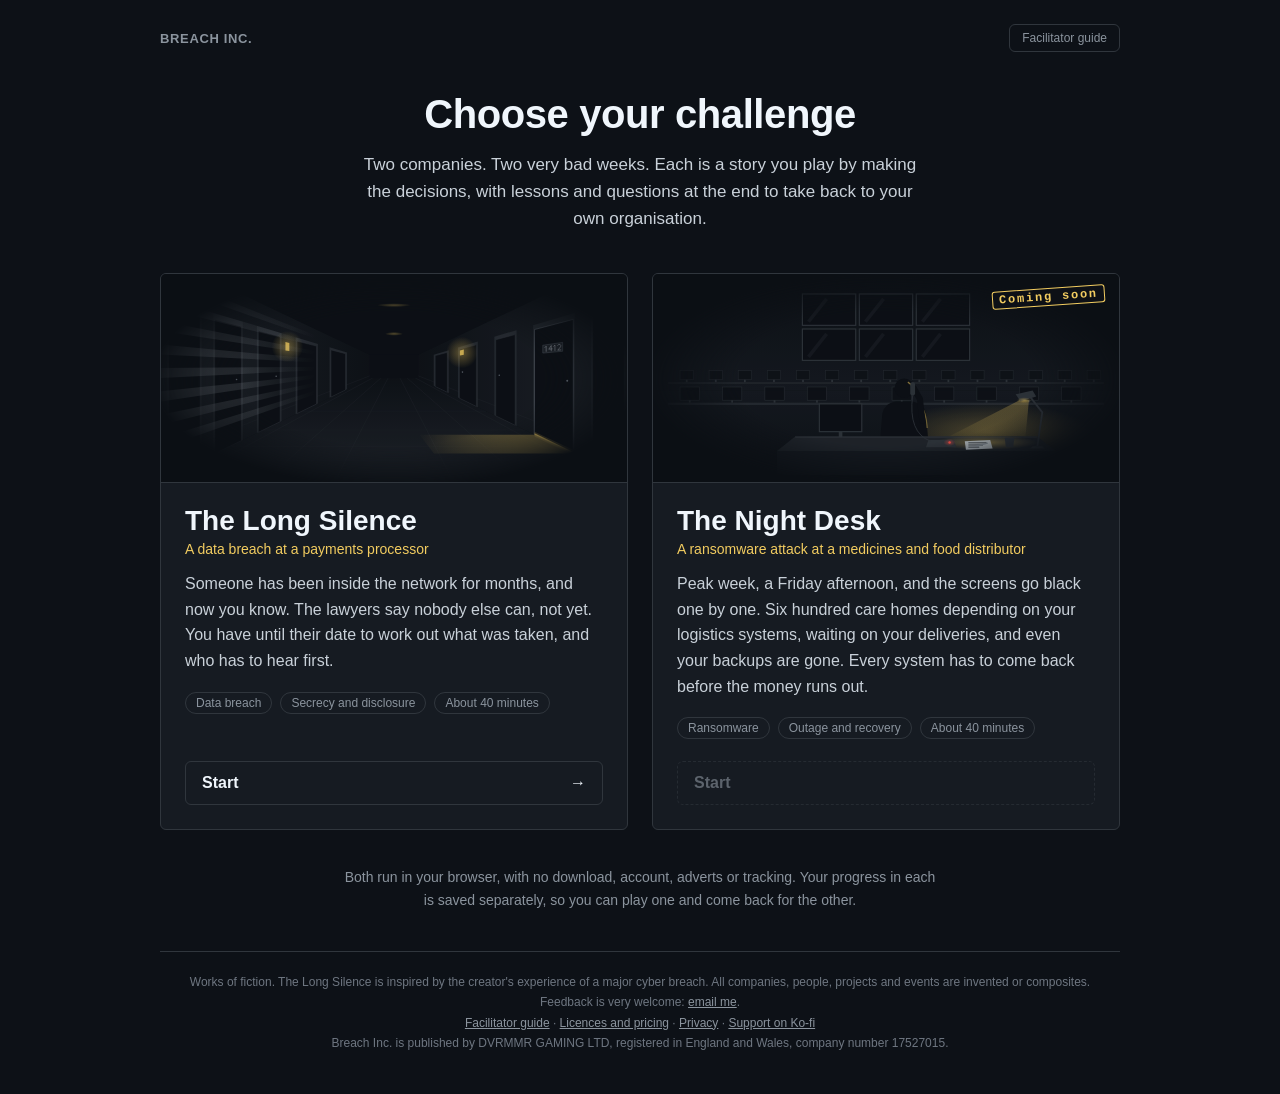
==== index.html @ 4dcd8f5e "Reword The Night Desk's card on the home page Co-Authored-By: Claude Opus 5.5 <noreply@anthropic.com" ====
<!DOCTYPE html>
<html lang="en">
<head>
  <meta charset="utf-8">
  <meta name="viewport" content="width=device-width, initial-scale=1">
  <title>Breach Inc. | Cyber incident simulations for leaders</title>
  <meta name="description" content="Interactive cyber incident simulations for security, tech and business leaders. Make the calls through a major breach response, then take the lessons back to your own team. Written by someone who&#39;s been there.">
  <!-- Link previews (LinkedIn, Teams, Slack, WhatsApp, X) -->
  <meta property="og:type" content="website">
  <meta property="og:site_name" content="Breach Inc.">
  <meta property="og:url" content="https://breach-inc.com/">
  <meta property="og:title" content="Breach Inc.: cyber incident simulations for leaders">
  <meta property="og:description" content="Interactive cyber incident simulations for security, tech and business leaders. Make the calls through a major breach response, then take the lessons back to your own team. Written by someone who&#39;s been there.">
  <meta property="og:image" content="https://breach-inc.com/art/preview.jpg?v=4">
  <meta property="og:image:width" content="1200">
  <meta property="og:image:height" content="630">
  <meta property="og:image:alt" content="A dim hotel corridor at night, with light spilling from under the door of room 1412.">
  <meta name="twitter:card" content="summary_large_image">
  <link rel="icon" type="image/svg+xml" href="art/favicon-03-lit-door.svg?v=3">
  <style>
    /* The game's own palette: night blue, lamp gold, one red. */
    :root {
      --bg: #0d1117;
      --panel: #161b22;
      --line: #30363d;
      --text: #c9d1d9;
      --muted: #8b949e;
      --bright: #f0f6fc;
      --gold: #f2cc60;
      --red: #f85149;
      --blue: #58a6ff;
    }
    * { box-sizing: border-box; }
    body {
      background: var(--bg);
      color: var(--text);
      font-family: -apple-system, BlinkMacSystemFont, "Segoe UI", Roboto, Helvetica, Arial, sans-serif;
      margin: 0;
      padding: 24px 16px 40px;
    }
    .container { max-width: 960px; margin: 0 auto; }
    .top {
      display: flex;
      justify-content: space-between;
      align-items: center;
      margin-bottom: 40px;
    }
    .brand {
      text-decoration: none;
      font-size: 13px;
      font-weight: bold;
      color: var(--muted);
      text-transform: uppercase;
      letter-spacing: 0.05em;
    }
    .top a:not(.brand) {
      color: var(--muted);
      font-size: 12px;
      text-decoration: none;
      border: 1px solid var(--line);
      border-radius: 6px;
      padding: 6px 12px;
    }
    .top a:not(.brand):hover { color: var(--bright); border-color: var(--blue); }

    .intro { text-align: center; margin-bottom: 40px; }
    .kicker {
      font-family: ui-monospace, "SFMono-Regular", Consolas, monospace;
      font-size: 12px;
      letter-spacing: 0.3em;
      text-transform: uppercase;
      color: var(--gold);
    }
    .intro h1 {
      font-size: 40px;
      color: var(--bright);
      margin: 10px 0 14px;
      letter-spacing: -0.01em;
    }
    .intro p {
      max-width: 560px;
      margin: 0 auto;
      font-size: 17px;
      line-height: 1.6;
    }

    .files {
      display: grid;
      grid-template-columns: 1fr 1fr;
      gap: 24px;
    }
    .file {
      position: relative;
      display: flex;
      flex-direction: column;
      background: var(--panel);
      border: 1px solid var(--line);
      border-radius: 6px;
      overflow: hidden;
      color: inherit;
      text-decoration: none;
      transition: border-color 0.3s, transform 0.3s;
    }
    a.file:hover,
    a.file:focus-visible {
      border-color: var(--gold);
      transform: translateY(-3px);
      outline: none;
    }
    /* The art sits in the dark, and the lights come up when you choose it. */
    .art {
      background: #0b0f14;
      border-bottom: 1px solid var(--line);
      aspect-ratio: 800 / 360;
      overflow: hidden;
    }
    .art img {
      display: block;
      width: 100%;
      height: 100%;
      object-fit: cover;
      filter: brightness(0.9);
      transform: scale(1.04);
      transition: filter 0.6s, transform 0.8s;
    }
    a.file:hover .art img,
    a.file:focus-visible .art img {
      filter: brightness(1.15);
      transform: scale(1);
    }
    .body {
      flex: 1;
      display: flex;
      flex-direction: column;
      padding: 22px 24px 24px;
    }
    .case {
      font-family: ui-monospace, "SFMono-Regular", Consolas, monospace;
      font-size: 12px;
      color: var(--muted);
      letter-spacing: 0.08em;
      display: flex;
      justify-content: space-between;
      align-items: center;
      height: 20px;
    }
    /* Pinned to the corner of the art. */
    .stamp {
      position: absolute;
      top: 14px;
      right: 14px;
      z-index: 1;
      font-family: ui-monospace, "SFMono-Regular", Consolas, monospace;
      font-size: 12px;
      background: rgba(13, 17, 23, 0.85);
      font-weight: bold;
      color: var(--red);
      border: 1.5px solid var(--red);
      border-radius: 3px;
      padding: 1px 6px;
      transform: rotate(-4deg);
      letter-spacing: 0.15em;
    }
    .file h2 {
      font-size: 28px;
      color: var(--bright);
      margin: 0 0 4px;
    }
    .setting {
      font-size: 14px;
      color: var(--gold);
      margin: 0 0 14px;
    }
    .hook {
      font-size: 16px;
      line-height: 1.6;
      margin: 0 0 18px;
    }
    .facts {
      list-style: none;
      padding: 0;
      margin: 0 0 22px;
      display: flex;
      flex-wrap: wrap;
      gap: 8px;
    }
    .facts li {
      font-size: 12px;
      color: var(--muted);
      border: 1px solid var(--line);
      border-radius: 999px;
      padding: 3px 10px;
    }
    .open {
      margin-top: auto;
      display: flex;
      justify-content: space-between;
      align-items: center;
      border: 1px solid var(--line);
      border-radius: 6px;
      padding: 12px 16px;
      font-weight: bold;
      color: var(--bright);
      transition: border-color 0.3s, background 0.3s;
    }
    .open span[aria-hidden] { transition: transform 0.3s; }
    a.file:hover .open,
    a.file:focus-visible .open {
      border-color: var(--gold);
      background: rgba(242, 204, 96, 0.08);
    }
    a.file:hover .open span[aria-hidden] { transform: translateX(4px); }

    /* Not open yet: the card stays still, and its button is greyed out. */
    .file.soon .open {
      color: var(--muted);
      border-style: dashed;
      opacity: 0.6;
      cursor: not-allowed;
    }
    .file.soon .stamp {
      color: var(--gold);
      border-color: var(--gold);
    }

    .note {
      text-align: center;
      color: var(--muted);
      font-size: 14px;
      line-height: 1.6;
      margin: 36px auto 0;
      max-width: 600px;
    }
    footer {
      text-align: center;
      color: #6e7681;
      font-size: 12px;
      line-height: 1.7;
      margin-top: 40px;
      border-top: 1px solid var(--line);
      padding-top: 20px;
    }
    footer a { color: var(--muted); }

    @media (max-width: 720px) {
      .files { grid-template-columns: 1fr; }
      .intro h1 { font-size: 30px; }
      .top { margin-bottom: 28px; }
    }
    @media (prefers-reduced-motion: reduce) {
      .file, .art img, .open, .open span { transition: none; }
      a.file:hover, a.file:focus-visible { transform: none; }
    }
  </style>
</head>
<body>
  <div class="container">
    <header class="top">
      <a class="brand" href="./">Breach Inc.</a>
      <a href="facilitator.html">Facilitator guide</a>
    </header>

    <section class="intro">
      <h1>Choose your challenge</h1>
      <p>Two companies. Two very bad weeks. Each is a story you play by making the decisions, with lessons and questions at the end to take back to your own organisation.</p>
    </section>

    <section class="files" aria-label="Scenarios">
      <a class="file" href="long-silence/">
        <div class="art"><img src="art/act1.svg" alt="A dim hotel corridor at night, with light spilling from under the door of room 1412."></div>
        <div class="body">
          <h2>The Long Silence</h2>
          <p class="setting">A data breach at a payments processor</p>
          <p class="hook">Someone has been inside the network for months, and now you know. The lawyers say nobody else can, not yet. You have until their date to work out what was taken, and who has to hear first.</p>
          <ul class="facts">
            <li>Data breach</li>
            <li>Secrecy and disclosure</li>
            <li>About 40 minutes</li>
          </ul>
          <div class="open"><span id="long-silence-go">Start</span> <span aria-hidden="true">&rarr;</span></div>
        </div>
      </a>

      <div class="file soon" aria-disabled="true">
        <span class="stamp">Coming soon</span>
        <div class="art"><img src="art/night_desk.svg" alt="A dark IT floor at night: every screen dead, and one person at a desk under a lamp, on the phone."></div>
        <div class="body">
          <h2>The Night Desk</h2>
          <p class="setting">A ransomware attack at a medicines and food distributor</p>
          <p class="hook">Peak week, a Friday afternoon, and the screens go black one by one. Six hundred care homes depending on your logistics systems, waiting on your deliveries, and even your backups are gone. Every system has to come back before the money runs out.</p>
          <ul class="facts">
            <li>Ransomware</li>
            <li>Outage and recovery</li>
            <li>About 40 minutes</li>
          </ul>
          <div class="open">Start</div>
        </div>
      </div>
    </section>

    <p class="note">Both run in your browser, with no download, account, adverts or tracking. Your progress in each is saved separately, so you can play one and come back for the other.</p>

    <footer>
      Works of fiction. The Long Silence is inspired by the creator's experience of a major cyber breach. All companies, people, projects and events are invented or composites.
      <br>Feedback is very welcome: <a href="mailto:hello@breach-inc.com?subject=Breach%20Inc.%20feedback">email me</a>.
      <br><a href="facilitator.html">Facilitator guide</a> &middot; <a href="licence.html">Licences and pricing</a> &middot; <a href="privacy.html">Privacy</a> &middot; <a href="https://ko-fi.com/dvrmmr" target="_blank" rel="noopener noreferrer">Support on Ko-fi</a>
      <br>Breach Inc. is published by DVRMMR GAMING LTD, registered in England and Wales, company number 17527015.
    </footer>
  </div>
  <script>
    // A game in progress: offer to carry on rather than start. The save is
    // The Long Silence's own, and storage may be unavailable.
    try {
      var save = JSON.parse(localStorage.getItem("breach-inc-save"));
      if (save && save.started && !save.ended) document.getElementById("long-silence-go").textContent = "Continue where you left off";
    } catch (e) { /* no save to read */ }
  </script>
</body>
</html>
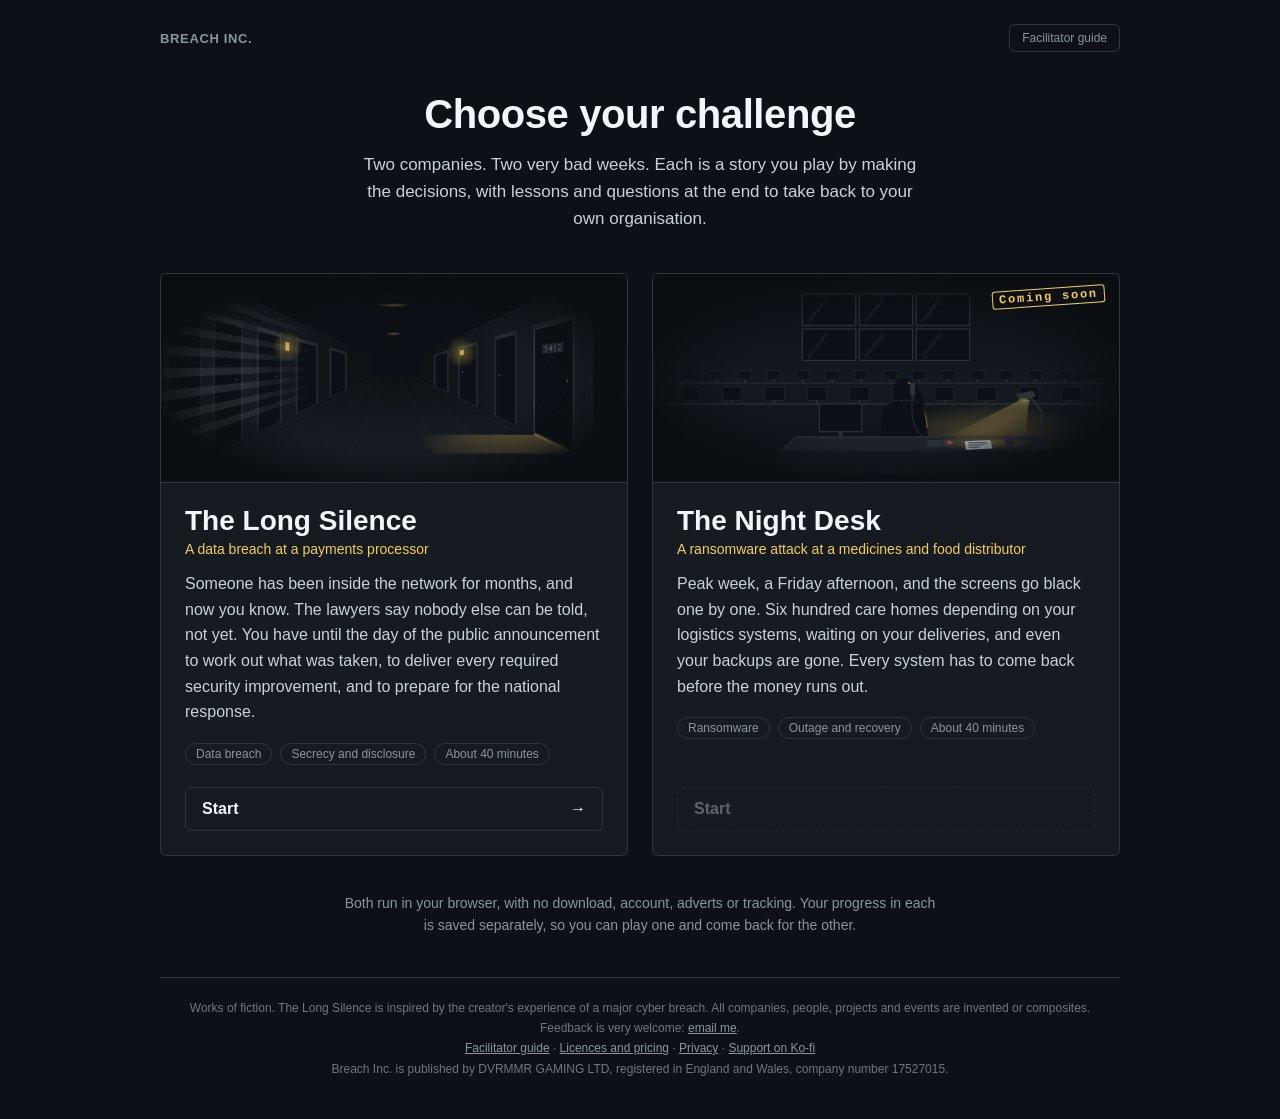
==== commit 42450165: "Reword The Long Silence's card on the home page Co-Authored-By: Claude Opus 5.5 <noreply@anthropic.c" ====
--- a/index.html
+++ b/index.html
@@ -271,7 +271,7 @@
         <div class="body">
           <h2>The Long Silence</h2>
           <p class="setting">A data breach at a payments processor</p>
-          <p class="hook">Someone has been inside the network for months, and now you know. The lawyers say nobody else can, not yet. You have until their date to work out what was taken, and who has to hear first.</p>
+          <p class="hook">Someone has been inside the network for months, and now you know. The lawyers say nobody else can be told, not yet. You have until the day of the public announcement to work out what was taken, to deliver every required security improvement, and to prepare for the national response.</p>
           <ul class="facts">
             <li>Data breach</li>
             <li>Secrecy and disclosure</li>
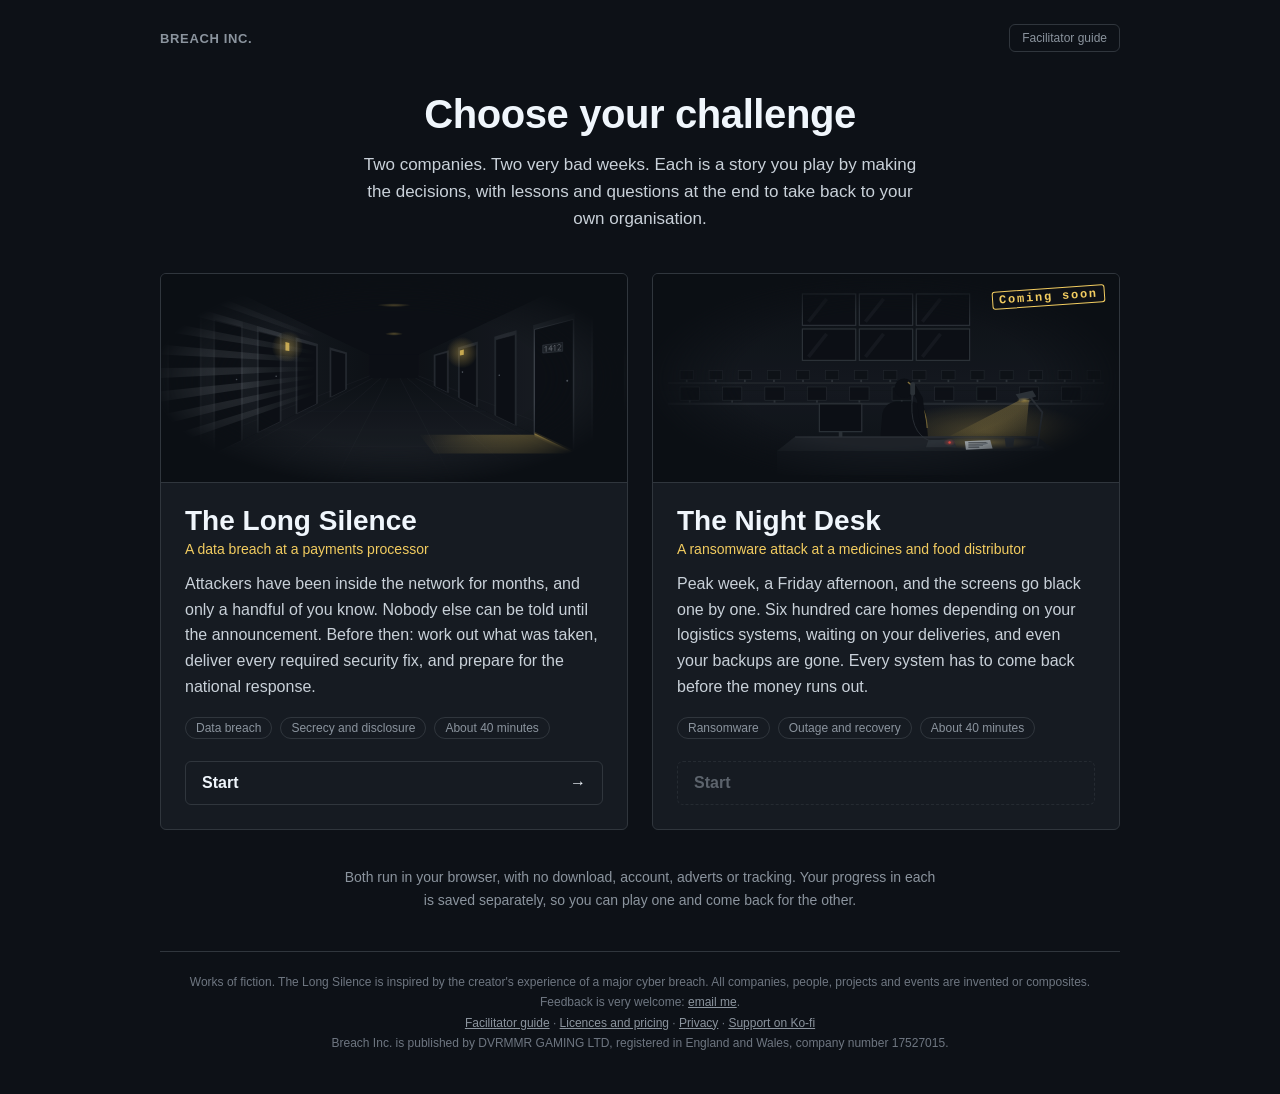
==== commit 4a522c1f: "Shorten The Long Silence's card to match The Night Desk's Co-Authored-By: Claude Opus 5.5 <noreply@a" ====
--- a/index.html
+++ b/index.html
@@ -271,7 +271,7 @@
         <div class="body">
           <h2>The Long Silence</h2>
           <p class="setting">A data breach at a payments processor</p>
-          <p class="hook">Someone has been inside the network for months, and now you know. The lawyers say nobody else can be told, not yet. You have until the day of the public announcement to work out what was taken, to deliver every required security improvement, and to prepare for the national response.</p>
+          <p class="hook">Attackers have been inside the network for months, and only a handful of you know. Nobody else can be told until the announcement. Before then: work out what was taken, deliver every required security fix, and prepare for the national response.</p>
           <ul class="facts">
             <li>Data breach</li>
             <li>Secrecy and disclosure</li>
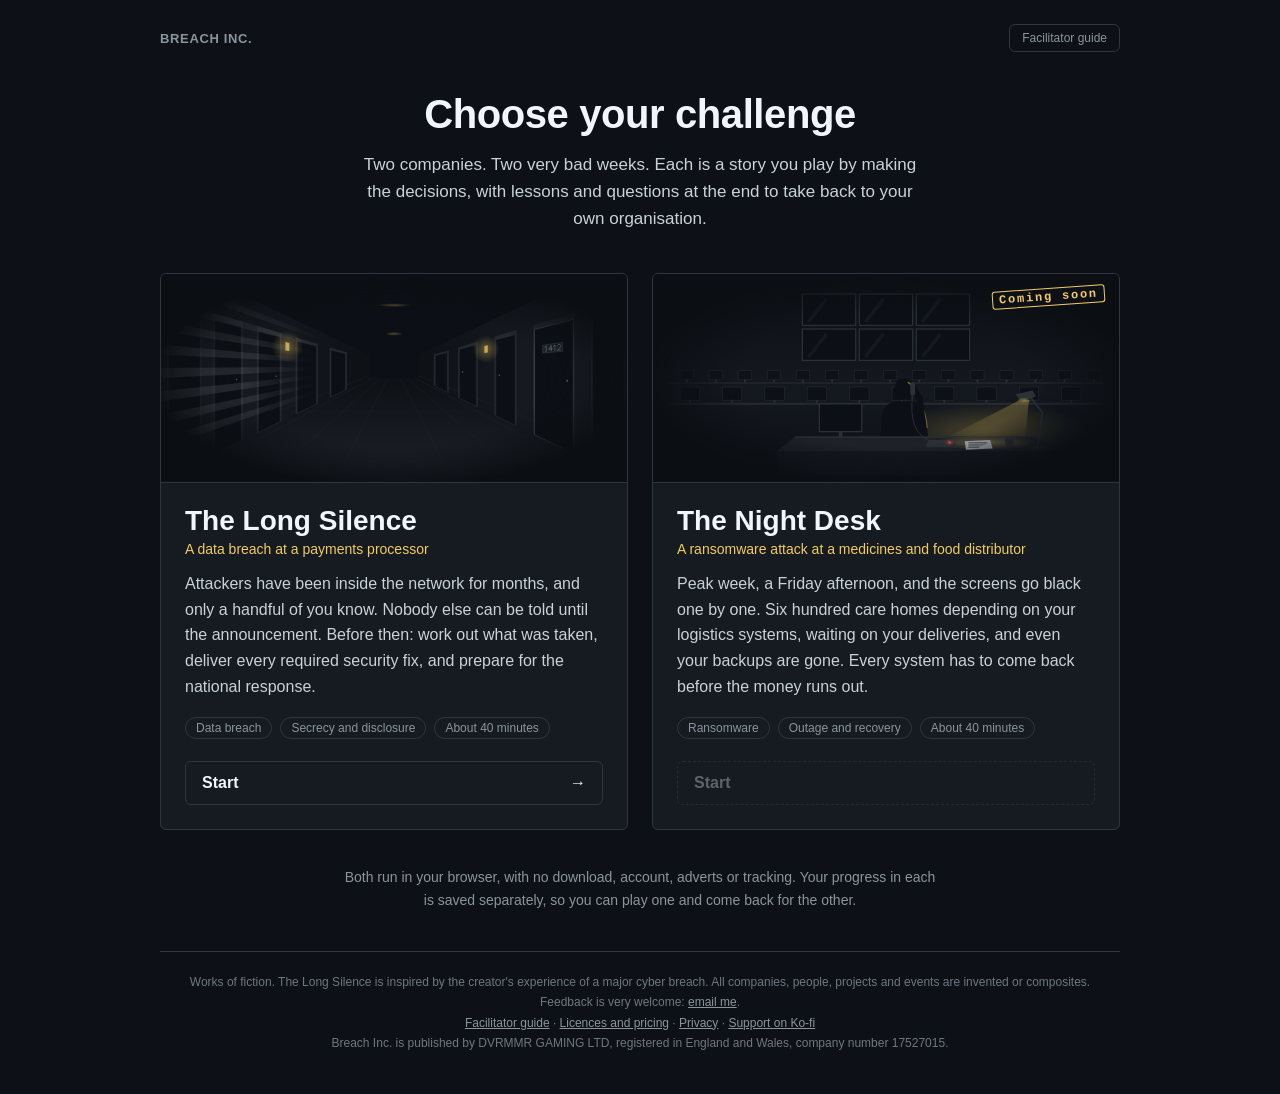
==== commit d7440460: "Move the corridor's right-hand lamp onto the wall, and light room 1412 on hover On the home page, Th" ====
--- a/index.html
+++ b/index.html
@@ -123,6 +123,18 @@
       transform: scale(1.04);
       transition: filter 0.6s, transform 0.8s;
     }
+    /* Room 1412's light comes on when you choose it. */
+    .art { position: relative; }
+    .art img.lit {
+      position: absolute;
+      inset: 0;
+      opacity: 0;
+      transition: opacity 0.5s 0.15s, filter 0.6s, transform 0.8s;
+    }
+    a.file:hover .art img.lit,
+    a.file:focus-visible .art img.lit {
+      opacity: 1;
+    }
     a.file:hover .art img,
     a.file:focus-visible .art img {
       filter: brightness(1.15);
@@ -267,7 +279,7 @@
 
     <section class="files" aria-label="Scenarios">
       <a class="file" href="long-silence/">
-        <div class="art"><img src="art/act1.svg" alt="A dim hotel corridor at night, with light spilling from under the door of room 1412."></div>
+        <div class="art"><img src="art/corridor_dark.svg" alt="A dim hotel corridor at night, with the door of room 1412 closed."><img class="lit" src="art/act1.svg" alt="" aria-hidden="true"></div>
         <div class="body">
           <h2>The Long Silence</h2>
           <p class="setting">A data breach at a payments processor</p>
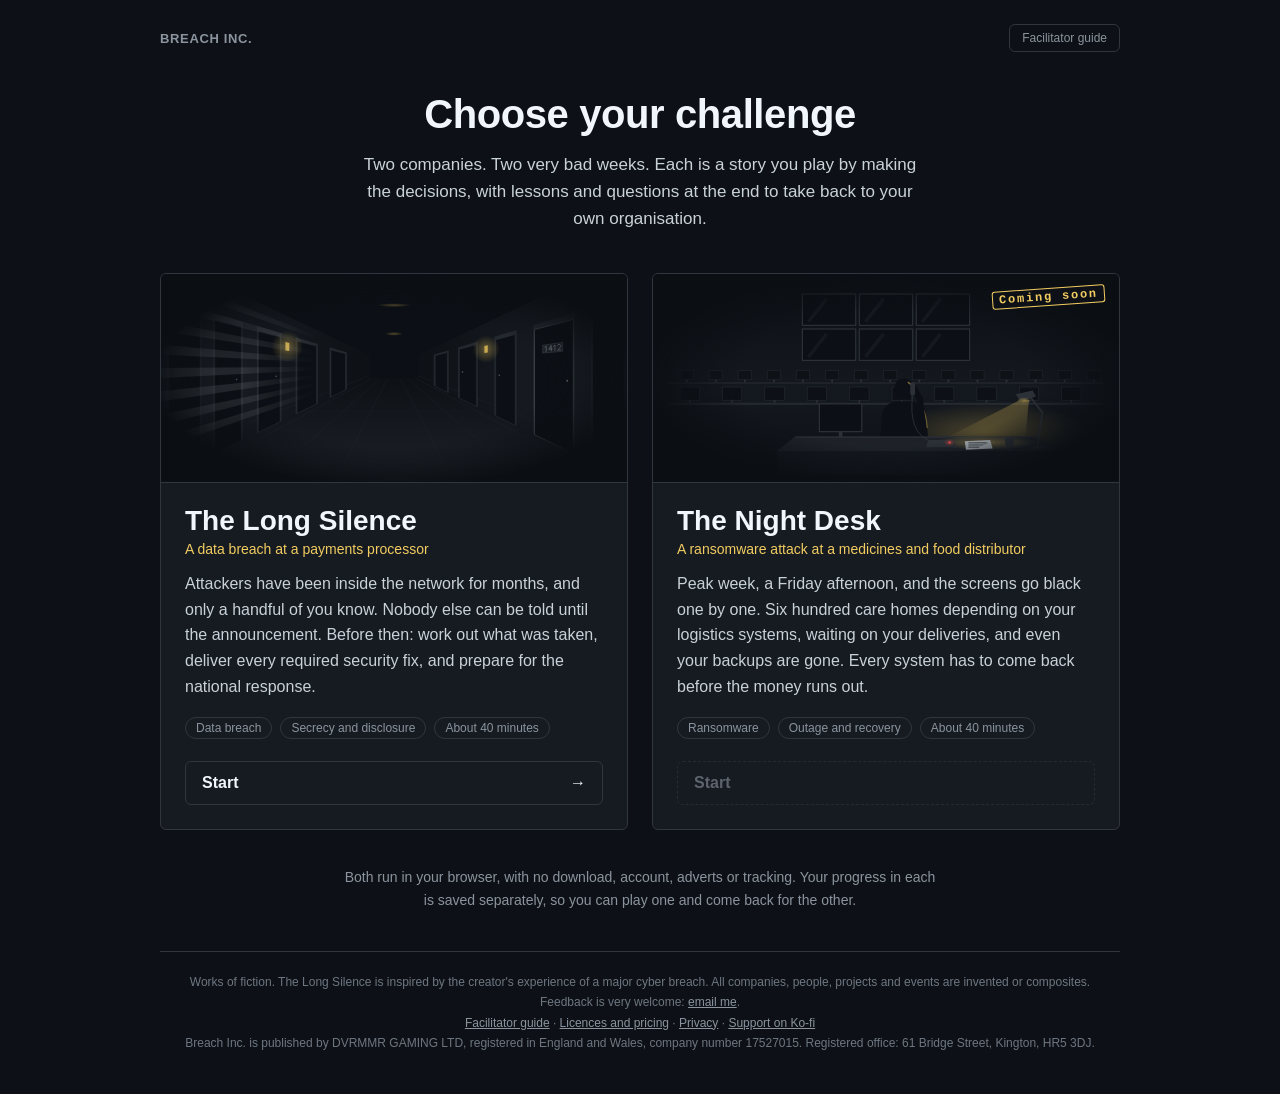
==== commit 45670cde: "Show the registered office address on every page Footer, privacy page, procurement pack and agreemen" ====
--- a/index.html
+++ b/index.html
@@ -135,6 +135,14 @@
     a.file:focus-visible .art img.lit {
       opacity: 1;
     }
+    /* Phones and tablets can't hover, so the light comes on by itself,
+       a moment after the page opens. */
+    @media (hover: none) {
+      .art img.lit { animation: lights-on 0.6s 1.5s forwards; }
+    }
+    @keyframes lights-on {
+      to { opacity: 1; }
+    }
     a.file:hover .art img,
     a.file:focus-visible .art img {
       filter: brightness(1.15);
@@ -261,6 +269,7 @@
     }
     @media (prefers-reduced-motion: reduce) {
       .file, .art img, .open, .open span { transition: none; }
+      .art img.lit { animation-duration: 0.01s; animation-delay: 0s; }
       a.file:hover, a.file:focus-visible { transform: none; }
     }
   </style>
@@ -279,7 +288,7 @@
 
     <section class="files" aria-label="Scenarios">
       <a class="file" href="long-silence/">
-        <div class="art"><img src="art/corridor_dark.svg" alt="A dim hotel corridor at night, with the door of room 1412 closed."><img class="lit" src="art/act1.svg" alt="" aria-hidden="true"></div>
+        <div class="art"><img src="art/corridor_dark.svg?v=2" alt="A dim hotel corridor at night, with the door of room 1412 closed."><img class="lit" src="art/act1.svg?v=2" alt="" aria-hidden="true"></div>
         <div class="body">
           <h2>The Long Silence</h2>
           <p class="setting">A data breach at a payments processor</p>
@@ -316,7 +325,7 @@
       Works of fiction. The Long Silence is inspired by the creator's experience of a major cyber breach. All companies, people, projects and events are invented or composites.
       <br>Feedback is very welcome: <a href="mailto:hello@breach-inc.com?subject=Breach%20Inc.%20feedback">email me</a>.
       <br><a href="facilitator.html">Facilitator guide</a> &middot; <a href="licence.html">Licences and pricing</a> &middot; <a href="privacy.html">Privacy</a> &middot; <a href="https://ko-fi.com/dvrmmr" target="_blank" rel="noopener noreferrer">Support on Ko-fi</a>
-      <br>Breach Inc. is published by DVRMMR GAMING LTD, registered in England and Wales, company number 17527015.
+      <br>Breach Inc. is published by DVRMMR GAMING LTD, registered in England and Wales, company number 17527015. Registered office: 61 Bridge Street, Kington, HR5 3DJ.
     </footer>
   </div>
   <script>
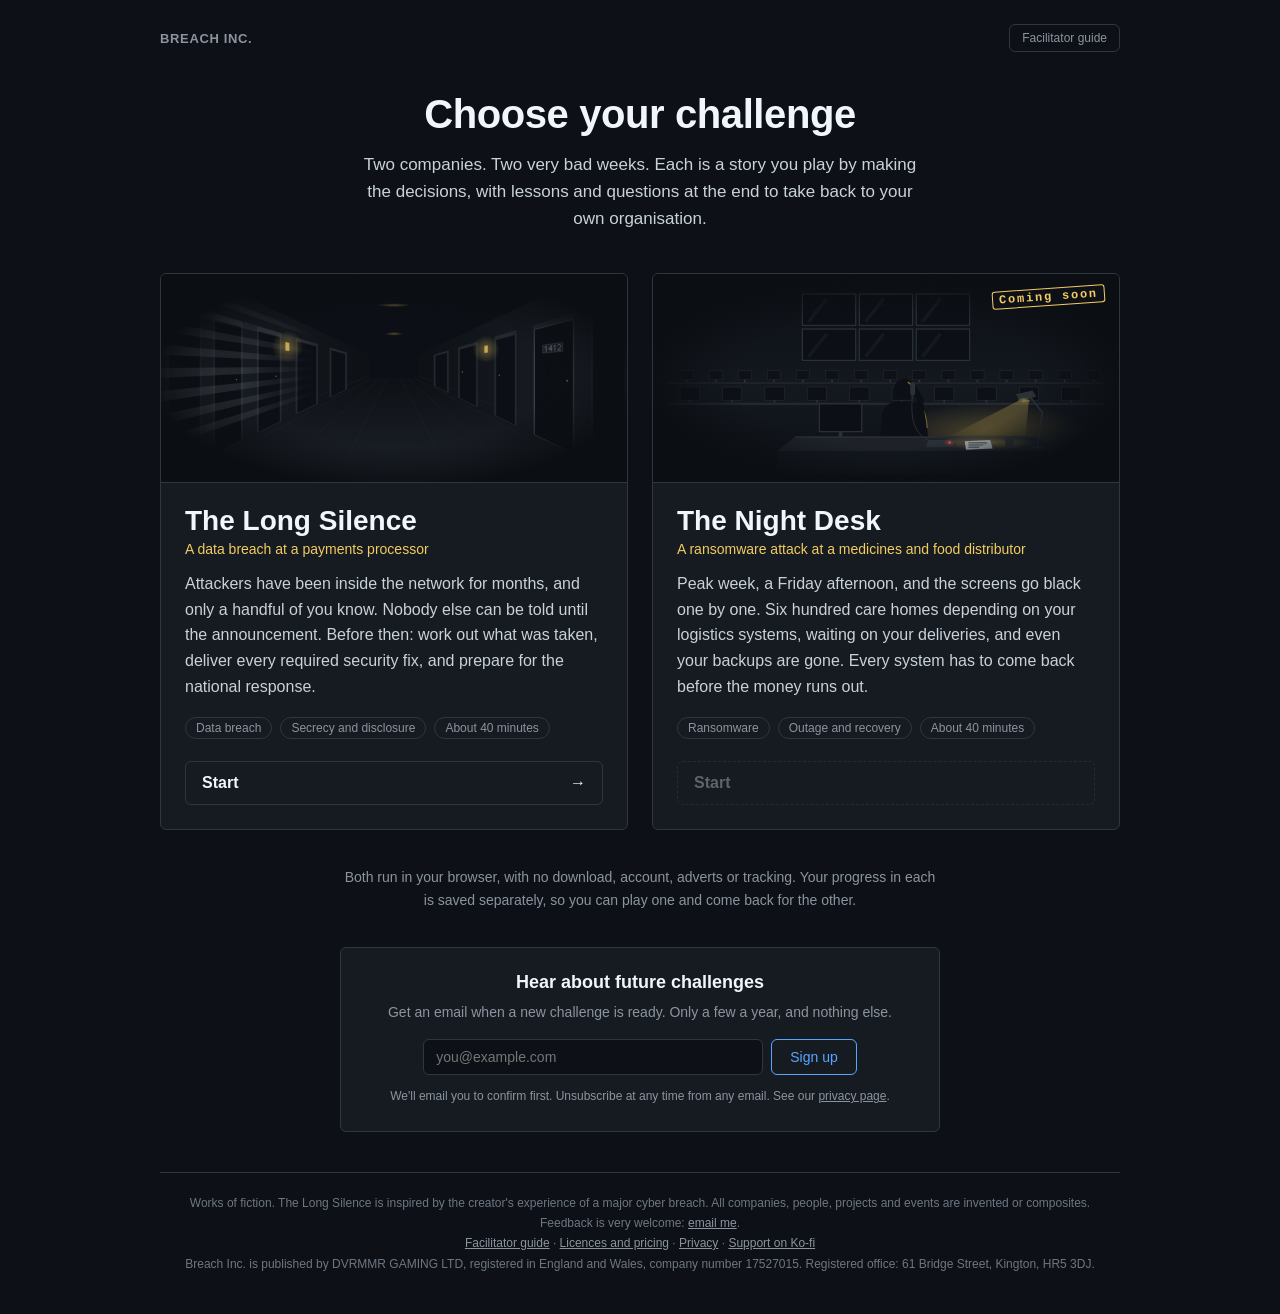
==== commit eb810e8b: "Let people sign up for news of future challenges A plain Buttondown form on the home page, with doub" ====
--- a/index.html
+++ b/index.html
@@ -251,6 +251,44 @@
       margin: 36px auto 0;
       max-width: 600px;
     }
+    .signup {
+      background: var(--panel);
+      border: 1px solid var(--line);
+      border-radius: 6px;
+      margin: 36px auto 0;
+      max-width: 600px;
+      padding: 24px;
+      text-align: center;
+    }
+    .signup h2 { color: var(--bright); font-size: 18px; margin: 0 0 8px; }
+    .signup p { color: var(--muted); font-size: 14px; line-height: 1.6; margin: 0 0 16px; }
+    .signup form { display: flex; gap: 8px; justify-content: center; flex-wrap: wrap; }
+    .signup input[type="email"] {
+      flex: 1 1 240px;
+      max-width: 340px;
+      background: var(--bg);
+      border: 1px solid var(--line);
+      border-radius: 6px;
+      color: var(--text);
+      font: inherit;
+      font-size: 14px;
+      padding: 9px 12px;
+    }
+    .signup input[type="email"]:focus { outline: none; border-color: var(--blue); }
+    .signup button {
+      background: transparent;
+      border: 1px solid var(--blue);
+      border-radius: 6px;
+      color: var(--blue);
+      cursor: pointer;
+      font: inherit;
+      font-size: 14px;
+      padding: 9px 18px;
+    }
+    .signup button:hover, .signup button:focus-visible { background: var(--blue); color: var(--bg); }
+    .signup .small { font-size: 12px; margin: 12px 0 0; }
+    .signup .small a { color: var(--muted); }
+    .visually-hidden { position: absolute; width: 1px; height: 1px; overflow: hidden; clip: rect(0 0 0 0); white-space: nowrap; }
     footer {
       text-align: center;
       color: #6e7681;
@@ -320,6 +358,19 @@
     </section>
 
     <p class="note">Both run in your browser, with no download, account, adverts or tracking. Your progress in each is saved separately, so you can play one and come back for the other.</p>
+
+    <section class="signup" aria-labelledby="signup-title">
+      <h2 id="signup-title">Hear about future challenges</h2>
+      <p>Get an email when a new challenge is ready. Only a few a year, and nothing else.</p>
+      <!-- Buttondown's sign-up form: a plain form, so nothing loads from Buttondown until someone signs up. -->
+      <form action="https://buttondown.com/api/emails/embed-subscribe/breach-inc" method="post" target="_blank">
+        <label for="signup-email" class="visually-hidden">Email address</label>
+        <input type="email" id="signup-email" name="email" placeholder="you@example.com" autocomplete="email" required>
+        <input type="hidden" name="embed" value="1">
+        <button type="submit">Sign up</button>
+      </form>
+      <p class="small">We'll email you to confirm first. Unsubscribe at any time from any email. See our <a href="privacy.html#updates">privacy page</a>.</p>
+    </section>
 
     <footer>
       Works of fiction. The Long Silence is inspired by the creator's experience of a major cyber breach. All companies, people, projects and events are invented or composites.
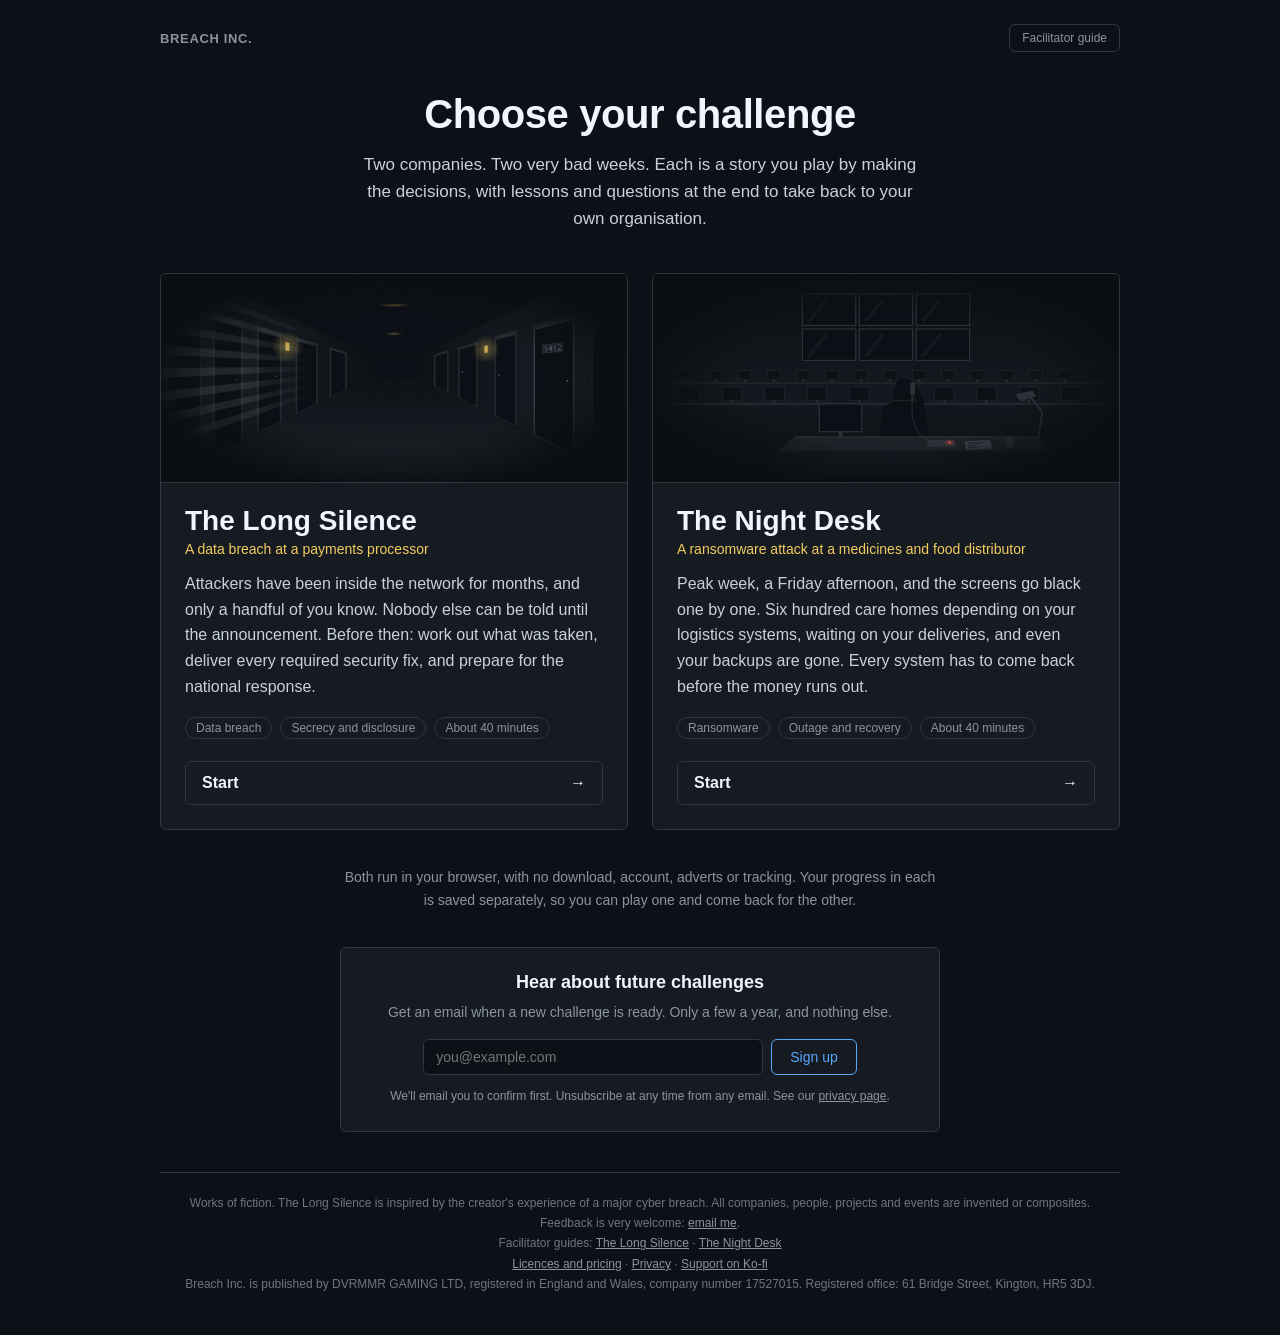
==== commit fe6842fb: "Launch The Night Desk Open its home page card, with the lamp coming on when chosen, and add its guid" ====
--- a/index.html
+++ b/index.html
@@ -340,9 +340,8 @@
         </div>
       </a>
 
-      <div class="file soon" aria-disabled="true">
-        <span class="stamp">Coming soon</span>
-        <div class="art"><img src="art/night_desk.svg" alt="A dark IT floor at night: every screen dead, and one person at a desk under a lamp, on the phone."></div>
+      <a class="file" href="night-desk/">
+        <div class="art"><img src="art/night_desk_dark.svg" alt="A dark IT floor at night: every screen dead, the desk lamp off, and one person at a desk on the phone."><img class="lit" src="art/night_desk.svg" alt="" aria-hidden="true"></div>
         <div class="body">
           <h2>The Night Desk</h2>
           <p class="setting">A ransomware attack at a medicines and food distributor</p>
@@ -352,9 +351,9 @@
             <li>Outage and recovery</li>
             <li>About 40 minutes</li>
           </ul>
-          <div class="open">Start</div>
+          <div class="open"><span id="night-desk-go">Start</span> <span aria-hidden="true">&rarr;</span></div>
         </div>
-      </div>
+      </a>
     </section>
 
     <p class="note">Both run in your browser, with no download, account, adverts or tracking. Your progress in each is saved separately, so you can play one and come back for the other.</p>
@@ -375,17 +374,20 @@
     <footer>
       Works of fiction. The Long Silence is inspired by the creator's experience of a major cyber breach. All companies, people, projects and events are invented or composites.
       <br>Feedback is very welcome: <a href="mailto:hello@breach-inc.com?subject=Breach%20Inc.%20feedback">email me</a>.
-      <br><a href="facilitator.html">Facilitator guide</a> &middot; <a href="licence.html">Licences and pricing</a> &middot; <a href="privacy.html">Privacy</a> &middot; <a href="https://ko-fi.com/dvrmmr" target="_blank" rel="noopener noreferrer">Support on Ko-fi</a>
+      <br>Facilitator guides: <a href="facilitator.html">The Long Silence</a> &middot; <a href="night-desk/facilitator.html">The Night Desk</a>
+      <br><a href="licence.html">Licences and pricing</a> &middot; <a href="privacy.html">Privacy</a> &middot; <a href="https://ko-fi.com/dvrmmr" target="_blank" rel="noopener noreferrer">Support on Ko-fi</a>
       <br>Breach Inc. is published by DVRMMR GAMING LTD, registered in England and Wales, company number 17527015. Registered office: 61 Bridge Street, Kington, HR5 3DJ.
     </footer>
   </div>
   <script>
-    // A game in progress: offer to carry on rather than start. The save is
-    // The Long Silence's own, and storage may be unavailable.
-    try {
-      var save = JSON.parse(localStorage.getItem("breach-inc-save"));
-      if (save && save.started && !save.ended) document.getElementById("long-silence-go").textContent = "Continue where you left off";
-    } catch (e) { /* no save to read */ }
+    // A game in progress: offer to carry on rather than start. Each challenge
+    // has its own save, and storage may be unavailable.
+    [["breach-inc-save", "long-silence-go"], ["breach-inc-outage-save", "night-desk-go"]].forEach(function (game) {
+      try {
+        var save = JSON.parse(localStorage.getItem(game[0]));
+        if (save && save.started && !save.ended) document.getElementById(game[1]).textContent = "Continue where you left off";
+      } catch (e) { /* no save to read */ }
+    });
   </script>
 </body>
 </html>
